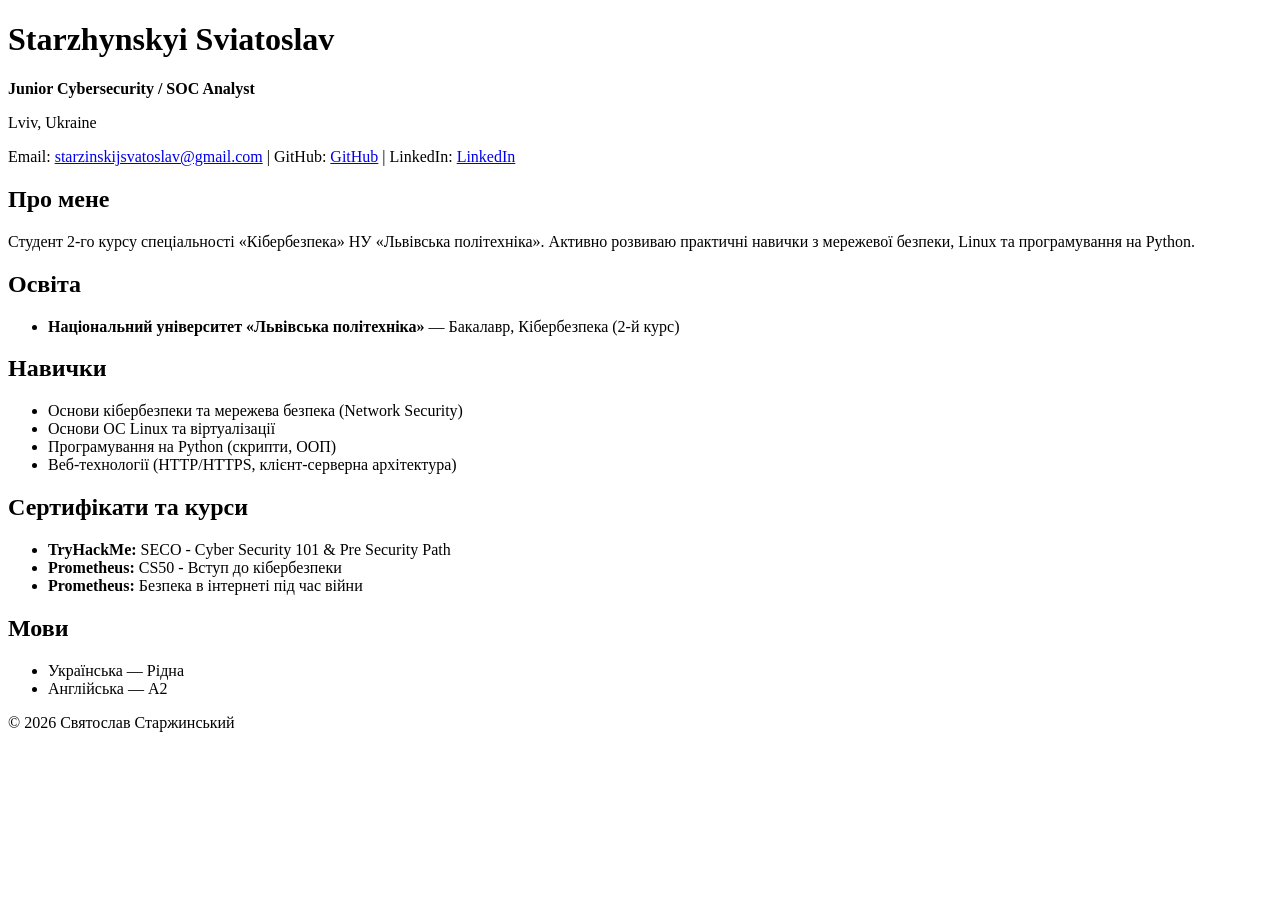
==== index.html @ dac6b4a8 "Fix syntax typo in certificates section" ====
<!DOCTYPE html>
<html lang="uk">
    <head>
        <meta charset="UTF-8">
        <title>CV - Starzhynskyi Sviatoslav</title>
    </head>
    <body>

        <header>
            <h1>Starzhynskyi Sviatoslav</h1>
            <p><strong>Junior Cybersecurity / SOC Analyst</strong></p>
            <p>Lviv, Ukraine</p>
            <p>
                Email: <a href="mailto:starzinskijsvatoslav@gmail.com">starzinskijsvatoslav@gmail.com</a> |
                GitHub: <a href="https://github.com/sviatoslavstarzhynskyikb2025-collab" target="_blank">GitHub</a> |
                LinkedIn: <a href="https://linkedin.com/in/svyatoslav474" target="_blank">LinkedIn</a>
            </p>
        </header>
        <main>
            <section>
                <h2>Про мене</h2>
                <p>Студент 2-го курсу спеціальності «Кібербезпека» НУ «Львівська політехніка». Активно розвиваю практичні навички з мережевої безпеки, Linux та програмування на Python.</p>
            </section>

            <section>
                <h2>Освіта</h2>
                <ul>
                    <li>
                        <strong>Національний університет «Львівська політехніка»</strong> — Бакалавр, Кібербезпека (2-й курс)
                    </li>
                </ul>
            </section>

            <section>
                <h2>Навички</h2>
                <ul>
                    <li>Основи кібербезпеки та мережева безпека (Network Security)</li>
                    <li>Основи ОС Linux та віртуалізації</li>
                    <li>Програмування на Python (скрипти, ООП)</li>
                    <li>Веб-технології (HTTP/HTTPS, клієнт-серверна архітектура)</li>
                </ul>
            </section>

            <section>
                <h2>Сертифікати та курси</h2>
                <ul>
                    <li><strong>TryHackMe:</strong> SECO - Cyber Security 101 & Pre Security Path</li>
                    <li><strong>Prometheus:</strong> CS50 - Вступ до кібербезпеки</li>
                    <li><strong>Prometheus:</strong> Безпека в інтернеті під час війни</li>
                </ul>
            </section>

            <section>
                <h2>Мови</h2>
                <ul>
                    <li>Українська — Рідна</li>
                    <li>Англійська — A2</li>
                </ul>
            </section>
        </main>

        <footer>
            <p>&copy; 2026 Святослав Старжинський</p>
        </footer>

    </body>
    </html>
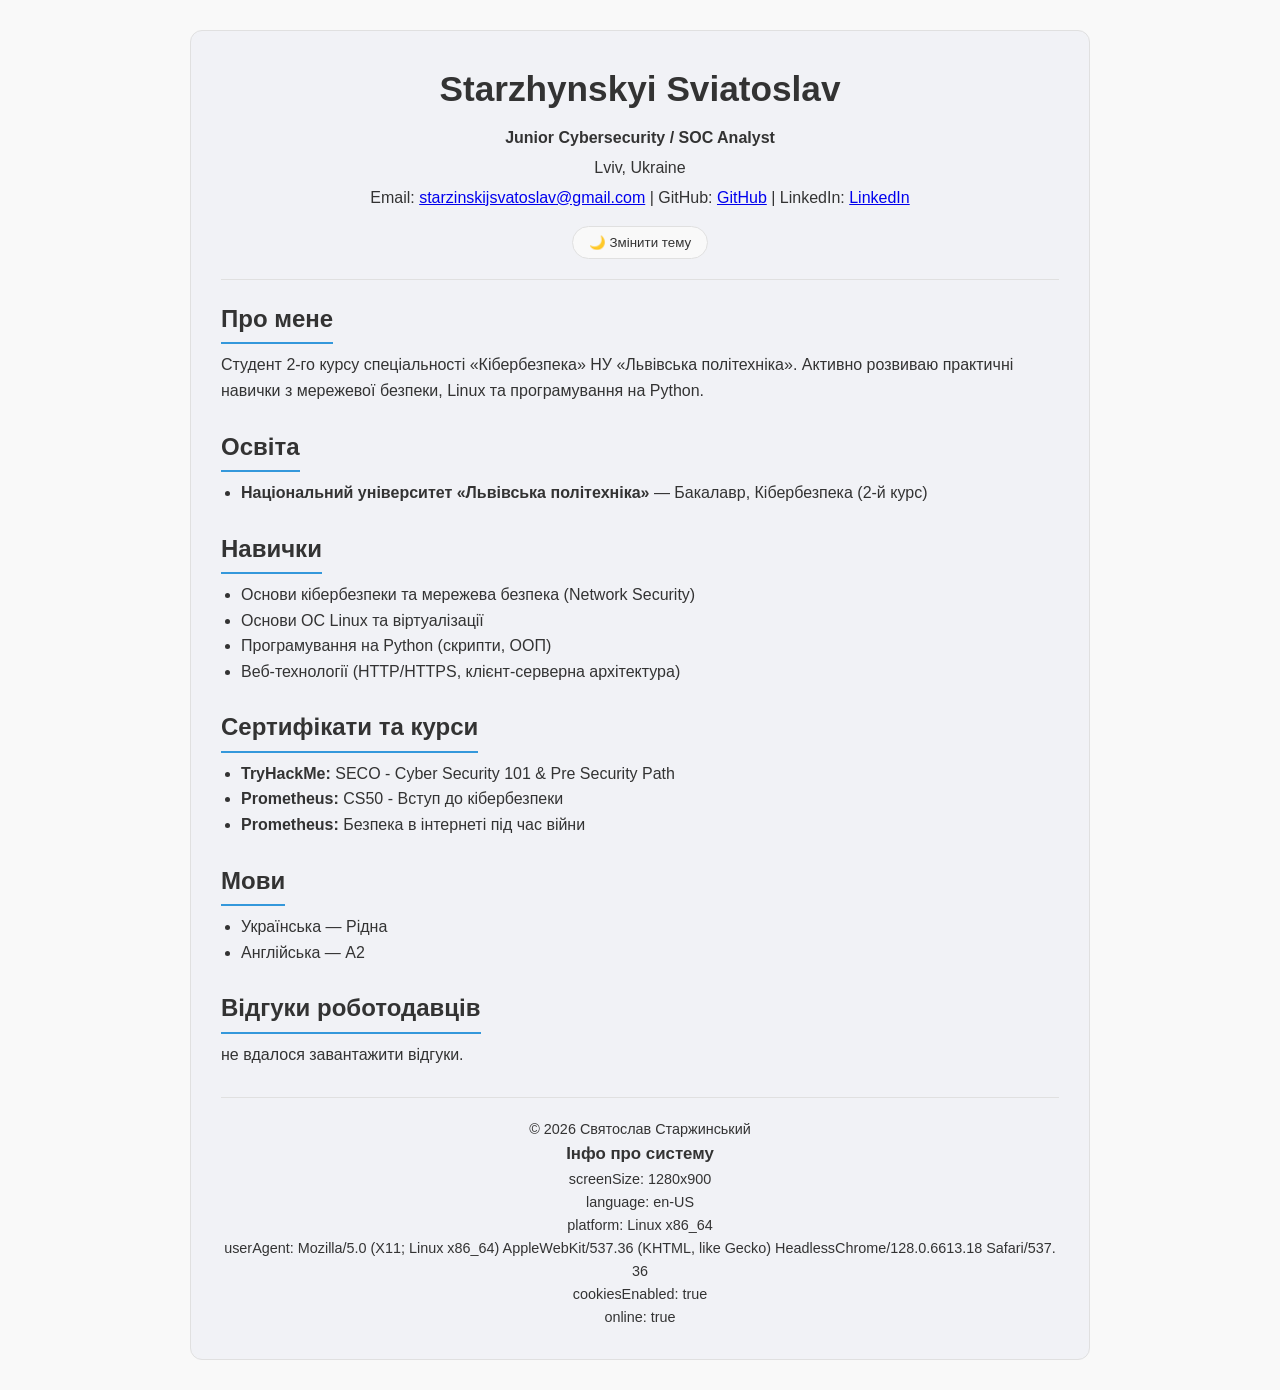
==== commit cc1b8c9b: "Add JavaScript features: reviews, contact form, theme toggle" ====
--- a/index.html
+++ b/index.html
@@ -1,67 +1,92 @@
 <!DOCTYPE html>
 <html lang="uk">
-    <head>
-        <meta charset="UTF-8">
-        <title>CV - Starzhynskyi Sviatoslav</title>
-    </head>
-    <body>
+<head>
+    <meta charset="UTF-8">
+    <title>CV - Starzhynskyi Sviatoslav</title>
+    <link rel="stylesheet" href="my-react-app/styles.css">
+</head>
+<body>
+<div class="container">
 
-        <header>
-            <h1>Starzhynskyi Sviatoslav</h1>
-            <p><strong>Junior Cybersecurity / SOC Analyst</strong></p>
-            <p>Lviv, Ukraine</p>
-            <p>
-                Email: <a href="mailto:starzinskijsvatoslav@gmail.com">starzinskijsvatoslav@gmail.com</a> |
-                GitHub: <a href="https://github.com/sviatoslavstarzhynskyikb2025-collab" target="_blank">GitHub</a> |
-                LinkedIn: <a href="https://linkedin.com/in/svyatoslav474" target="_blank">LinkedIn</a>
-            </p>
-        </header>
-        <main>
-            <section>
-                <h2>Про мене</h2>
-                <p>Студент 2-го курсу спеціальності «Кібербезпека» НУ «Львівська політехніка». Активно розвиваю практичні навички з мережевої безпеки, Linux та програмування на Python.</p>
-            </section>
+    <header>
+        <h1>Starzhynskyi Sviatoslav</h1>
+        <p><strong>Junior Cybersecurity / SOC Analyst</strong></p>
+        <p>Lviv, Ukraine</p>
+        <p>
+            Email: <a href="mailto:starzinskijsvatoslav@gmail.com">starzinskijsvatoslav@gmail.com</a> |
+            GitHub: <a href="https://github.com/sviatoslavstarzhynskyikb2025-collab" target="_blank">GitHub</a> |
+            LinkedIn: <a href="https://linkedin.com/in/svyatoslav474" target="_blank">LinkedIn</a>
+        </p>
+        <button id="theme-toggle" type="button">🌙 Змінити тему</button>
+    </header>
+    <main>
+        <section>
+            <h2>Про мене</h2>
+            <p>Студент 2-го курсу спеціальності «Кібербезпека» НУ «Львівська політехніка». Активно розвиваю практичні навички з мережевої безпеки, Linux та програмування на Python.</p>
+        </section>
 
-            <section>
-                <h2>Освіта</h2>
-                <ul>
-                    <li>
-                        <strong>Національний університет «Львівська політехніка»</strong> — Бакалавр, Кібербезпека (2-й курс)
-                    </li>
-                </ul>
-            </section>
+        <section>
+            <h2>Освіта</h2>
+            <ul>
+                <li>
+                    <strong>Національний університет «Львівська політехніка»</strong> — Бакалавр, Кібербезпека (2-й курс)
+                </li>
+            </ul>
+        </section>
 
-            <section>
-                <h2>Навички</h2>
-                <ul>
-                    <li>Основи кібербезпеки та мережева безпека (Network Security)</li>
-                    <li>Основи ОС Linux та віртуалізації</li>
-                    <li>Програмування на Python (скрипти, ООП)</li>
-                    <li>Веб-технології (HTTP/HTTPS, клієнт-серверна архітектура)</li>
-                </ul>
-            </section>
+        <section>
+            <h2>Навички</h2>
+            <ul>
+                <li>Основи кібербезпеки та мережева безпека (Network Security)</li>
+                <li>Основи ОС Linux та віртуалізації</li>
+                <li>Програмування на Python (скрипти, ООП)</li>
+                <li>Веб-технології (HTTP/HTTPS, клієнт-серверна архітектура)</li>
+            </ul>
+        </section>
 
-            <section>
-                <h2>Сертифікати та курси</h2>
-                <ul>
-                    <li><strong>TryHackMe:</strong> SECO - Cyber Security 101 & Pre Security Path</li>
-                    <li><strong>Prometheus:</strong> CS50 - Вступ до кібербезпеки</li>
-                    <li><strong>Prometheus:</strong> Безпека в інтернеті під час війни</li>
-                </ul>
-            </section>
+        <section>
+            <h2>Сертифікати та курси</h2>
+            <ul>
+                <li><strong>TryHackMe:</strong> SECO - Cyber Security 101 &amp; Pre Security Path</li>
+                <li><strong>Prometheus:</strong> CS50 - Вступ до кібербезпеки</li>
+                <li><strong>Prometheus:</strong> Безпека в інтернеті під час війни</li>
+            </ul>
+        </section>
 
-            <section>
-                <h2>Мови</h2>
-                <ul>
-                    <li>Українська — Рідна</li>
-                    <li>Англійська — A2</li>
-                </ul>
-            </section>
-        </main>
+        <section>
+            <h2>Мови</h2>
+            <ul>
+                <li>Українська — Рідна</li>
+                <li>Англійська — A2</li>
+            </ul>
+        </section>
+    </main>
 
-        <footer>
-            <p>&copy; 2026 Святослав Старжинський</p>
-        </footer>
+    <section id="reviews">
+        <h2>Відгуки роботодавців</h2>
+        <div id="reviews-list"></div>
+    </section>
 
-    </body>
-    </html>+    <footer>
+        <p>&copy; 2026 Святослав Старжинський</p>
+        <h3>Інфо про систему</h3>
+        <ul id="storage-info"></ul>
+    </footer>
+</div>
+
+<div id="modal" class="modal">
+    <div class="modal-content">
+        <button id="close-modal" type="button">✕ Закрити</button>
+        <h2>Зворотний зв'язок</h2>
+        <form action="https://formspree.io/f/xwllrjyq" method="POST">
+            <input type="text" name="name" placeholder="Ім'я" required>
+            <input type="email" name="email" placeholder="Email" required>
+            <input type="tel" name="phone" placeholder="Номер телефону">
+            <textarea name="message" placeholder="Ваше повідомлення" required></textarea>
+            <button type="submit">Надіслати</button>
+        </form>
+    </div>
+</div>
+<script src="script.js"></script>
+</body>
+</html>
--- a/my-react-app/styles.css
+++ b/my-react-app/styles.css
@@ -0,0 +1,222 @@
+/* блокова модель та універсальний слектор */
+*{
+    box-sizing: border-box;
+    margin: 0;
+    padding: 0;
+}
+
+/* слектор тегу */
+:root {
+    --bg: #f9f9f9;
+    --text: #333333;
+    --card-bg: #f1f2f6;
+    --border: #e0e0e0;
+    --modal-bg: #ffffff;
+}
+
+body.dark {
+    --bg: #121212;
+    --text: #eeeeee;
+    --card-bg: #1e1e1e;
+    --border: #333333;
+    --modal-bg: #222222;
+}
+
+body {
+    font-family: Arial, sans-serif;
+    background-color: var(--bg);
+    color: var(--text);
+    line-height: 1.6;
+    transition: background-color 0.3s, color 0.3s;
+}
+
+/* слектор класу */
+.container {
+    max-width: 900px;
+    margin: 30px auto;
+    padding: 30px;
+    background-color: var(--card-bg);
+    border: 1px solid var(--border);
+    border-radius: 12px;
+}
+
+/* слектор id */
+#main-heading {
+    font-size: 2rem;
+    color: #2c3e50;
+}
+
+/* слектор атрибута */
+input[type="text"] {
+  padding: 10px;
+  border: 1px solid #ccc;
+  border-radius: 4px;
+}
+
+/* макет на Flexbox */
+.flex-layout {
+  display: flex;
+  justify-content: space-between;
+  gap: 20px;
+  margin-top: 20px;
+}
+
+.card {
+  flex: 1;
+  padding: 15px;
+  background: #f1f2f6;
+  border-radius: 6px;
+}
+
+/* псевдокласи */
+a:hover {
+  color: #3498db;
+  text-decoration: underline;
+}
+
+input:focus {
+  outline: none;
+  border-color: #3498db;
+}
+
+/* медіазапит для адаптивності на вузьких екранах */
+@media (max-width: 768px) {
+  .flex-layout {
+    flex-direction: column; /* змінює макет на колонку на мобільних телефонах */
+  }
+  
+  .container {
+    padding: 10px;
+    margin: 10px;
+  }
+}
+
+/* картки відгуків */
+.review-card {
+    background: var(--card-bg);
+    border: 1px solid var(--border);
+    border-radius: 8px;
+    padding: 12px 16px;
+    margin-bottom: 12px;
+    max-width: 700px;
+}
+
+.review-card h4 {
+    margin-bottom: 4px;
+}
+
+/* модальне вікно */
+.modal {
+    display: none;              
+    position: fixed;               
+    top: 0;
+    left: 0;
+    width: 100%;
+    height: 100%;
+    background: rgba(0, 0, 0, 0.6);  
+    justify-content: center;
+    align-items: center;
+    z-index: 1000;               
+}
+
+.modal.open {
+    display: flex;                
+}
+
+.modal-content {
+    background: var(--modal-bg);
+    color: var(--text);
+    padding: 24px;
+    border-radius: 12px;
+    width: 90%;
+    max-width: 420px;
+}
+
+.modal-content h2 {
+    margin: 12px 0;
+}
+
+.modal-content form {
+    display: flex;
+    flex-direction: column;
+    gap: 10px;
+}
+
+.modal-content input,
+.modal-content textarea {
+    padding: 10px;
+    border: 1px solid #ccc;
+    border-radius: 4px;
+    font-family: inherit;
+}
+
+.modal-content textarea {
+    min-height: 100px;
+}
+
+
+/* шапка по центру, щоб гарно було*/
+header {
+    text-align: center;
+    padding-bottom: 20px;
+    border-bottom: 1px solid var(--border);
+    margin-bottom: 20px;
+}
+
+header h1 {
+    font-size: 2.2rem;
+    margin-bottom: 8px;
+}
+
+header p {
+    margin: 4px 0;
+}
+
+#theme-toggle {
+    margin-top: 12px;
+    padding: 8px 16px;
+    border: 1px solid var(--border);
+    border-radius: 20px;
+    background: var(--bg);
+    color: var(--text);
+    cursor: pointer;
+}
+
+/* розділи */
+section {
+    margin-bottom: 24px;
+}
+
+section h2 {
+    margin-bottom: 8px;
+    padding-bottom: 4px;
+    border-bottom: 2px solid #3498db;
+    display: inline-block;      /* лінія тільки під текстом заголовка */
+}
+
+section ul {
+    padding-left: 20px;
+}
+
+/* картки відгуків на всю ширину контейнера */
+.review-card {
+    max-width: 100%;
+    background: var(--bg);
+}
+
+/* футер по центру */
+footer {
+    text-align: center;
+    margin-top: 30px;
+    padding-top: 20px;
+    border-top: 1px solid var(--border);
+    font-size: 0.9rem;
+}
+
+footer ul {
+    list-style: none;
+}
+
+footer li {
+    word-break: break-all;      
+}
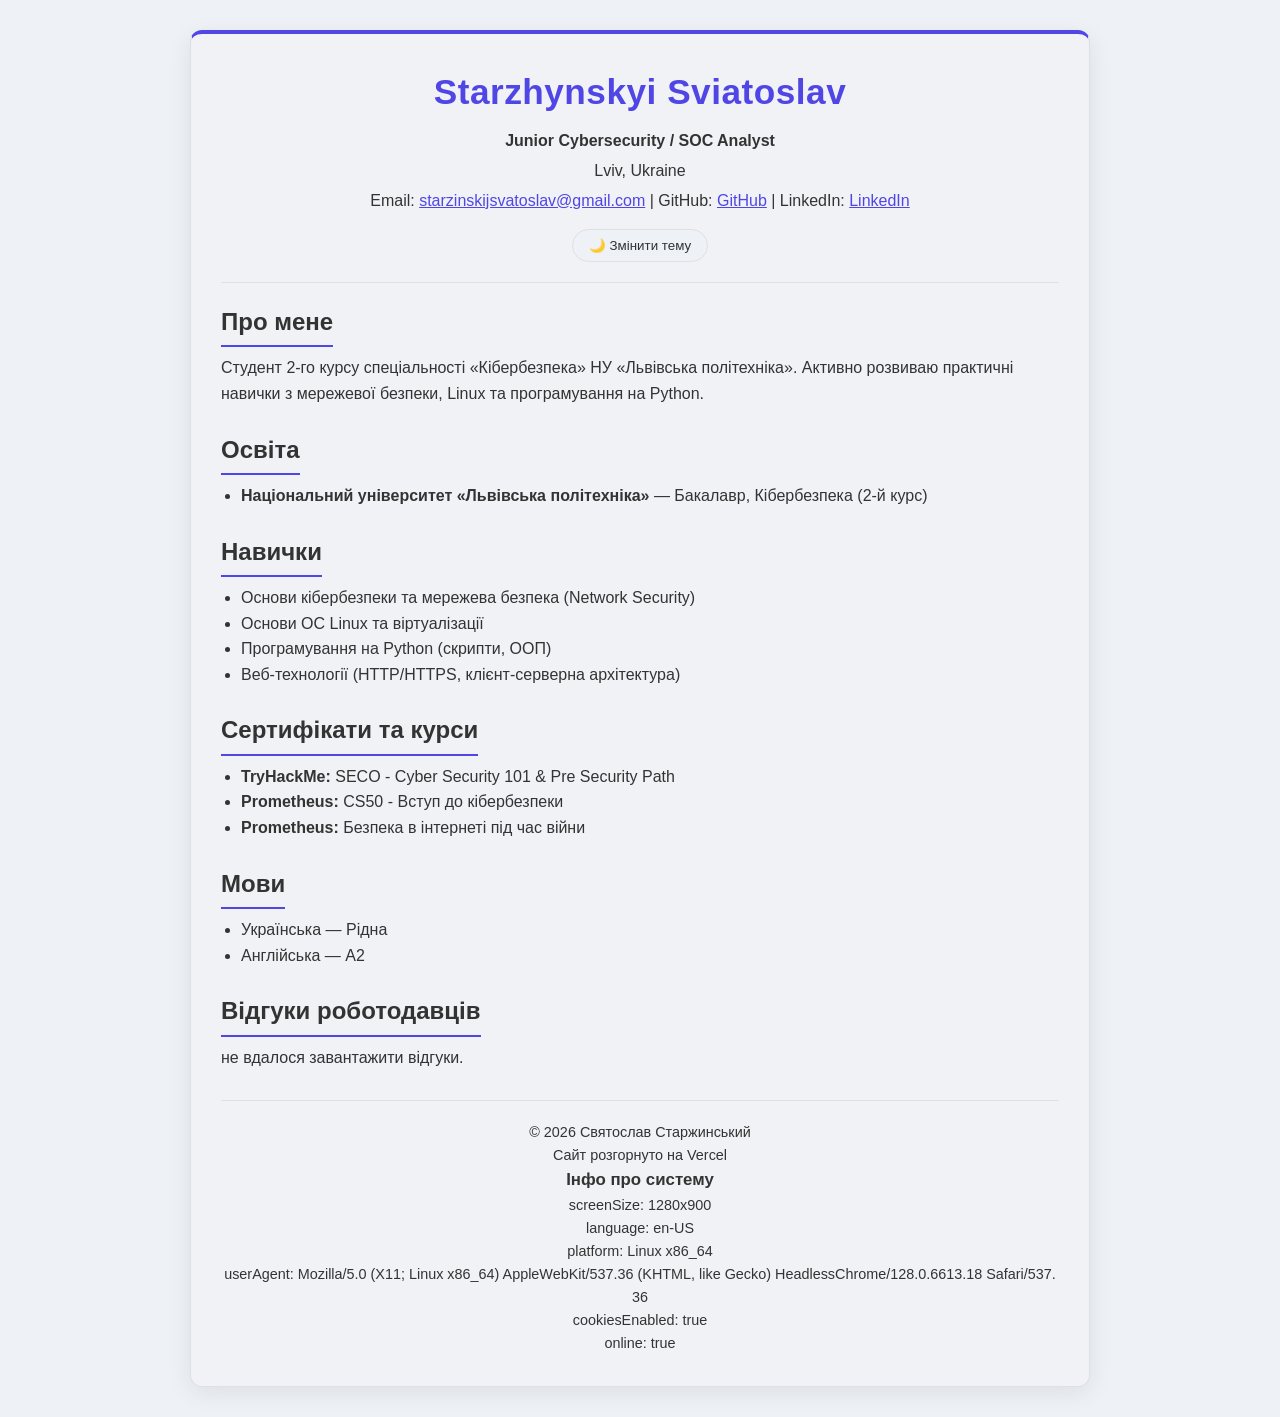
==== commit ac03b691: "Update site style: accent color, card shadows, deploy note" ====
--- a/index.html
+++ b/index.html
@@ -69,6 +69,7 @@
 
     <footer>
         <p>&copy; 2026 Святослав Старжинський</p>
+        <p>Сайт розгорнуто на Vercel</p>
         <h3>Інфо про систему</h3>
         <ul id="storage-info"></ul>
     </footer>
--- a/my-react-app/styles.css
+++ b/my-react-app/styles.css
@@ -219,4 +219,46 @@
 
 footer li {
     word-break: break-all;      
-}+}
+/* ЛР5: оновлений вигляд сайту */
+:root {
+    --bg: #eef1f6;
+    --accent: #4f46e5;
+}
+
+body.dark {
+    --accent: #818cf8;
+}
+
+.container {
+    border-top: 4px solid var(--accent);
+    box-shadow: 0 6px 24px rgba(0, 0, 0, 0.08);
+}
+
+header h1 {
+    color: var(--accent);
+    letter-spacing: 0.5px;
+}
+
+section h2 {
+    border-bottom-color: var(--accent);
+}
+
+a {
+    color: var(--accent);
+}
+
+#theme-toggle:hover {
+    background: var(--accent);
+    color: #ffffff;
+}
+
+.review-card {
+    border-left: 3px solid var(--accent);
+    transition: transform 0.2s, box-shadow 0.2s;
+}
+
+.review-card:hover {
+    transform: translateY(-2px);
+    box-shadow: 0 4px 12px rgba(0, 0, 0, 0.08);
+}
